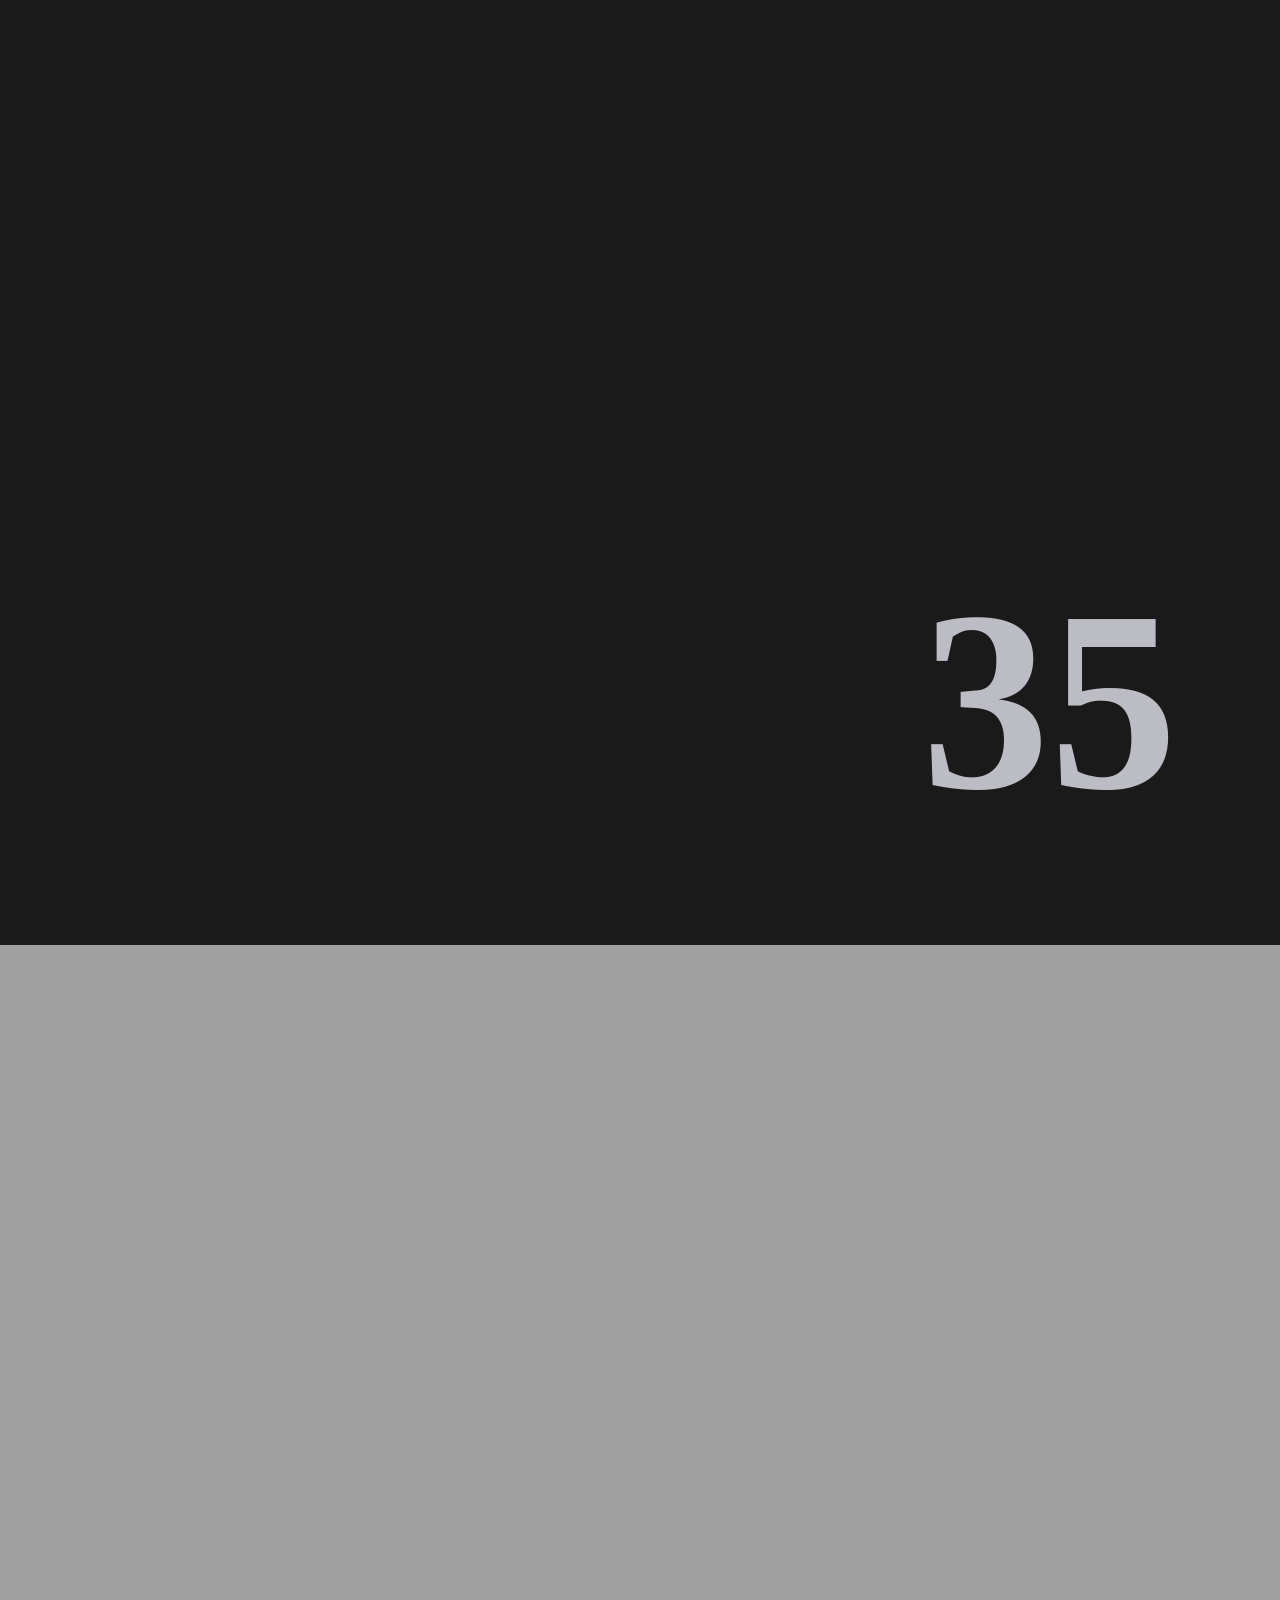
==== index.html @ f53e7a69 "Add files via upload" ====
<!DOCTYPE html>
<html lang="en">
  <head>
    <meta charset="UTF-8" />
    <meta http-equiv="X-UA-Compatible" content="IE=edge" />
    <meta name="viewport" content="width=device-width, initial-scale=1.0" />
    <title>block reveal landing page animation</title>
    <link rel="stylesheet" href="styles.css" />
  </head>
  <body>
    <h1 class="counter">29</h1>

    <div class="overlay">
      <div class="bar"></div>
      <div class="bar"></div>
      <div class="bar"></div>
      <div class="bar"></div>
      <div class="bar"></div>
      <div class="bar"></div>
      <div class="bar"></div>
      <div class="bar"></div>
      <div class="bar"></div>
      <div class="bar"></div>
    </div>

    <div class="container">
      <nav>
        <div>
          <a href="#">About</a>
          <a href="#">Contact</a>
        </div>
        <div>
          <a href="#">Playground</a>
        </div>
      </nav>
      <div class="header">
        <div class="h1">T</div>
        <div class="h1">E</div>
        <div class="h1">S</div>
        <div class="h1">T</div>
        <div class="h1">.</div>
      </div>
      <div class="hero">
        <img src="./hero-1.jpg" alt="" />
      </div>
    </div>
    <script src="https://cdnjs.cloudflare.com/ajax/libs/gsap/3.12.1/gsap.min.js"></script>
    <script>
      function startLoader() {
        var counterElement = document.querySelector(".counter");
        var currentValue = 0;

        function updateCounter() {
          if (currentValue === 100) {
            return;
          }

          currentValue += Math.floor(Math.random() * 10) + 1;

          if (currentValue > 100) {
            currentValue = 100;
          }

          counterElement.textContent = currentValue;

          var delay = Math.floor(Math.random() * 200) + 50;
          setTimeout(updateCounter, delay);
        }

        updateCounter();
      }

      startLoader();
      gsap.to(".counter", 0.25, {
        delay: 3.5,
        opacity: 0,
      });
      gsap.to(".bar", 1.5, {
        delay: 3.5,
        height: 0,
        stagger: {
          amount: 0.5,
        },
        ease: "power4.inOut",
      });
      gsap.from(".h1", 1.5, {
        delay: 4,
        y: 700,
        stagger: {
          amount: 0.5,
        },
        ease: "power4.inOut",
      });

      gsap.from(".hero", 2, {
        delay: 4.5,
        y: 400,
        ease: "power4.inOut",
      });
    </script>
  </body>
</html>
---- styles.css ----
* {
  margin: 0;
  padding: 0;
  box-sizing: border-box;
}

html,
body {
  width: 100vw;
  height: 100vh;
  overflow: hidden;
  background: #a0a0a0;
}

nav {
  position: fixed;
  top: 0;
  width: 100%;
  display: flex;
  justify-content: space-between;
  padding: 1em;
}

nav div {
  display: flex;
  padding: 1em;
  gap: 10em;
}

nav div a {
  text-decoration: none;
  color: #000;
  font-family: "Neue Montreal";
}

.header {
  width: 100%;
  display: flex;
  justify-content: space-between;
  padding: 2em;
}

.header .h1 {
  position: relative;
  font-family: "Carpenter";
  font-size: 32vw;
  color: #1a1a1a;
  line-height: 1.125;
}

.overlay {
  position: fixed;
  width: 100vw;
  height: 100vh;
  z-index: 2;
  display: flex;
}

.bar {
  width: 10vw;
  height: 105vh;
  background: #1a1a1a;
}

.counter {
  width: 100%;
  height: 100%;
  position: fixed;
  display: flex;
  justify-content: flex-end;
  align-items: flex-end;
  color: #bcbcc4;
  padding: 0.2em 0.4em;
  font-size: 20vw;
  font-family: "Carpenter";
  z-index: 10000;
}

.hero {
  position: relative;
  width: calc(100vw - 4em);
  height: 100%;
  margin: 0 auto;
  border-radius: 10px;
  border: 4px solid #1a1a1a;
}

img {
  width: 100%;
  height: 100%;
  object-fit: cover;
}
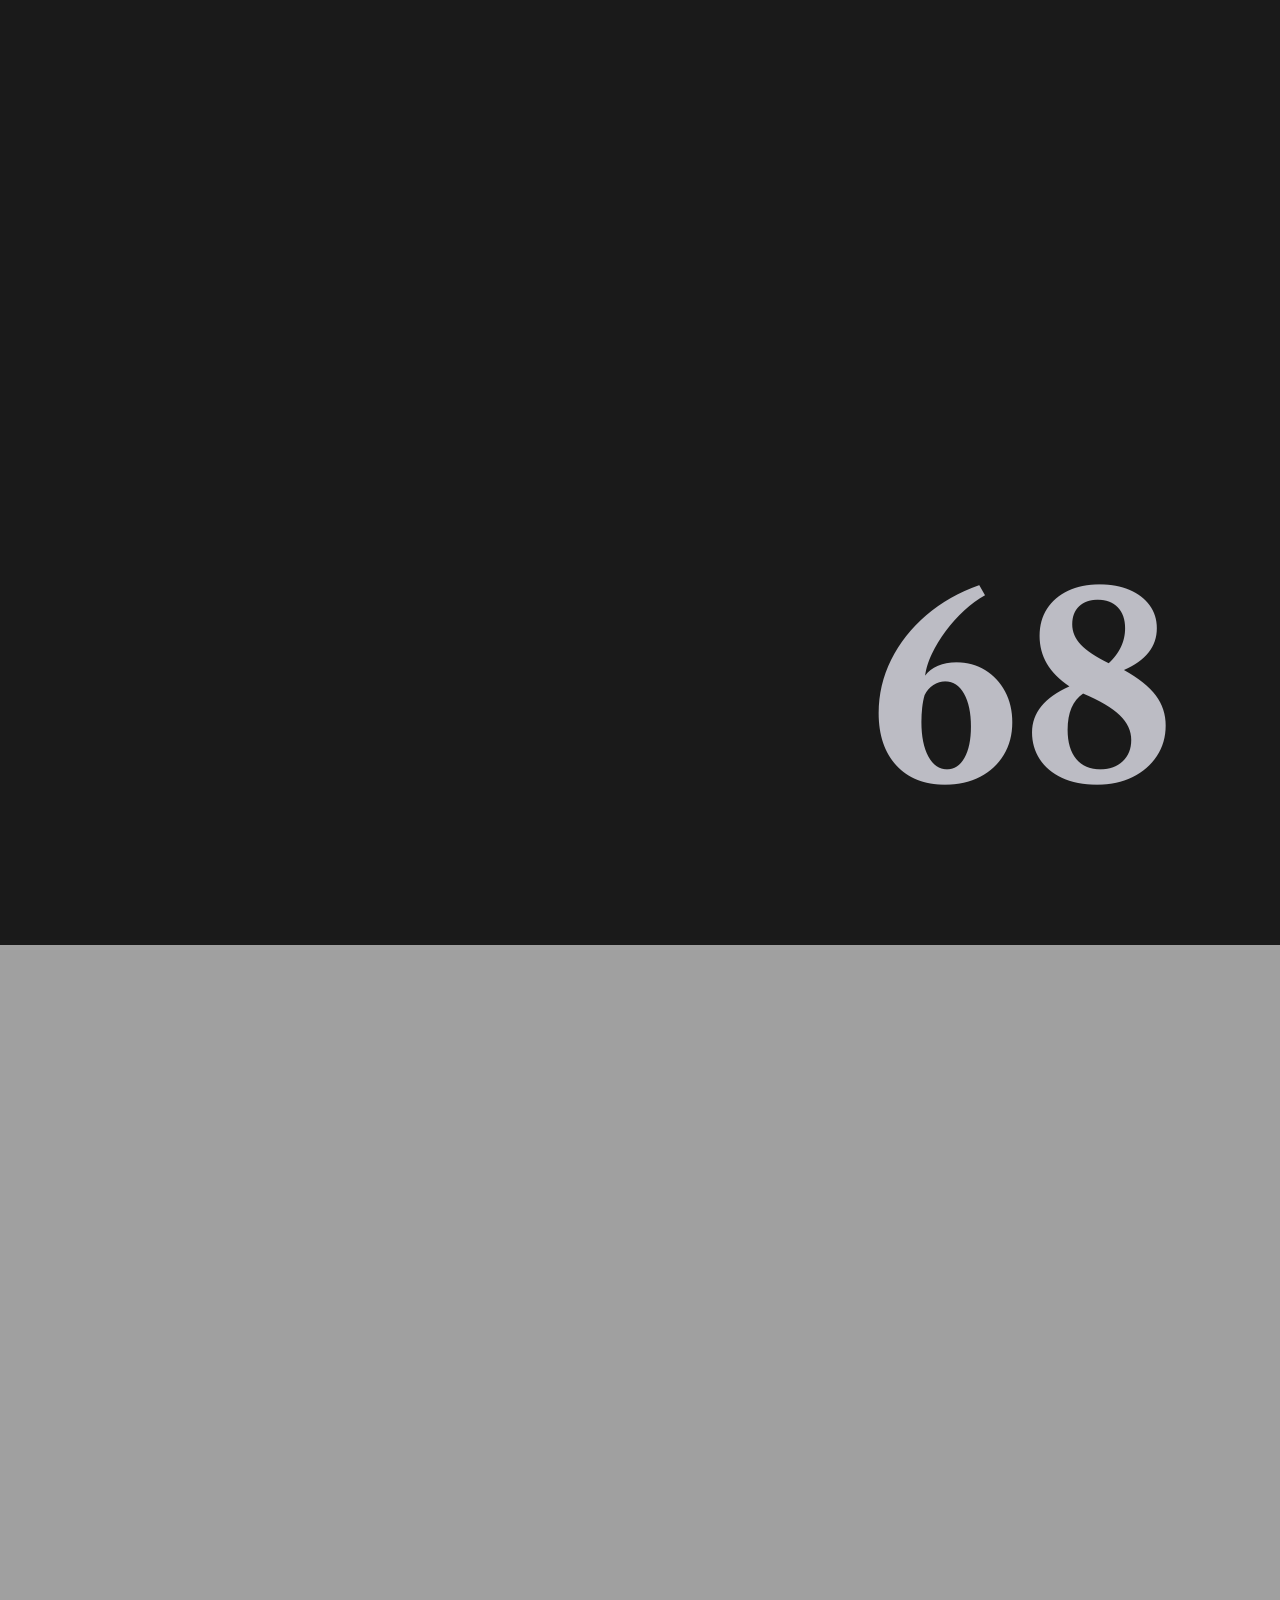
==== commit 07c4fd38: "Replace missing fonts with Libre Caslon Text (headings) and self-hosted Metropolis (body) Co-Authore" ====
--- a/index.html
+++ b/index.html
@@ -5,6 +5,14 @@
     <meta http-equiv="X-UA-Compatible" content="IE=edge" />
     <meta name="viewport" content="width=device-width, initial-scale=1.0" />
     <title>block reveal landing page animation</title>
+    <link rel="preconnect" href="https://fonts.googleapis.com" />
+    <link rel="preconnect" href="https://fonts.gstatic.com" crossorigin />
+    <link
+      href="https://fonts.googleapis.com/css2?family=Libre+Caslon+Text:wght@400;700&display=swap"
+      rel="stylesheet"
+    />
+    <link rel="preload" href="./assets/fonts/Metropolis-Regular.woff2" as="font" type="font/woff2" crossorigin />
+    <link rel="stylesheet" href="fonts.css" />
     <link rel="stylesheet" href="styles.css" />
   </head>
   <body>
--- a/fonts.css
+++ b/fonts.css
@@ -0,0 +1,37 @@
+/* Headings: Libre Caslon Text (Google Fonts, loaded in <head>). Body: Metropolis (self-hosted, SIL OFL). */
+@font-face {
+  font-family: "Metropolis";
+  src: url("./assets/fonts/Metropolis-Regular.woff2") format("woff2");
+  font-weight: 400;
+  font-style: normal;
+  font-display: swap;
+}
+
+@font-face {
+  font-family: "Metropolis";
+  src: url("./assets/fonts/Metropolis-Medium.woff2") format("woff2");
+  font-weight: 500;
+  font-style: normal;
+  font-display: swap;
+}
+
+@font-face {
+  font-family: "Metropolis";
+  src: url("./assets/fonts/Metropolis-SemiBold.woff2") format("woff2");
+  font-weight: 600;
+  font-style: normal;
+  font-display: swap;
+}
+
+@font-face {
+  font-family: "Metropolis";
+  src: url("./assets/fonts/Metropolis-Bold.woff2") format("woff2");
+  font-weight: 700;
+  font-style: normal;
+  font-display: swap;
+}
+
+:root {
+  --font-heading: "Libre Caslon Text", Georgia, "Times New Roman", serif;
+  --font-body: "Metropolis", "Helvetica Neue", Arial, sans-serif;
+}
--- a/styles.css
+++ b/styles.css
@@ -30,7 +30,8 @@
 nav div a {
   text-decoration: none;
   color: #000;
-  font-family: "Neue Montreal";
+  font-family: var(--font-body);
+  font-weight: 500;
 }
 
 .header {
@@ -42,7 +43,7 @@
 
 .header .h1 {
   position: relative;
-  font-family: "Carpenter";
+  font-family: var(--font-heading);
   font-size: 32vw;
   color: #1a1a1a;
   line-height: 1.125;
@@ -72,7 +73,7 @@
   color: #bcbcc4;
   padding: 0.2em 0.4em;
   font-size: 20vw;
-  font-family: "Carpenter";
+  font-family: var(--font-heading);
   z-index: 10000;
 }
 
